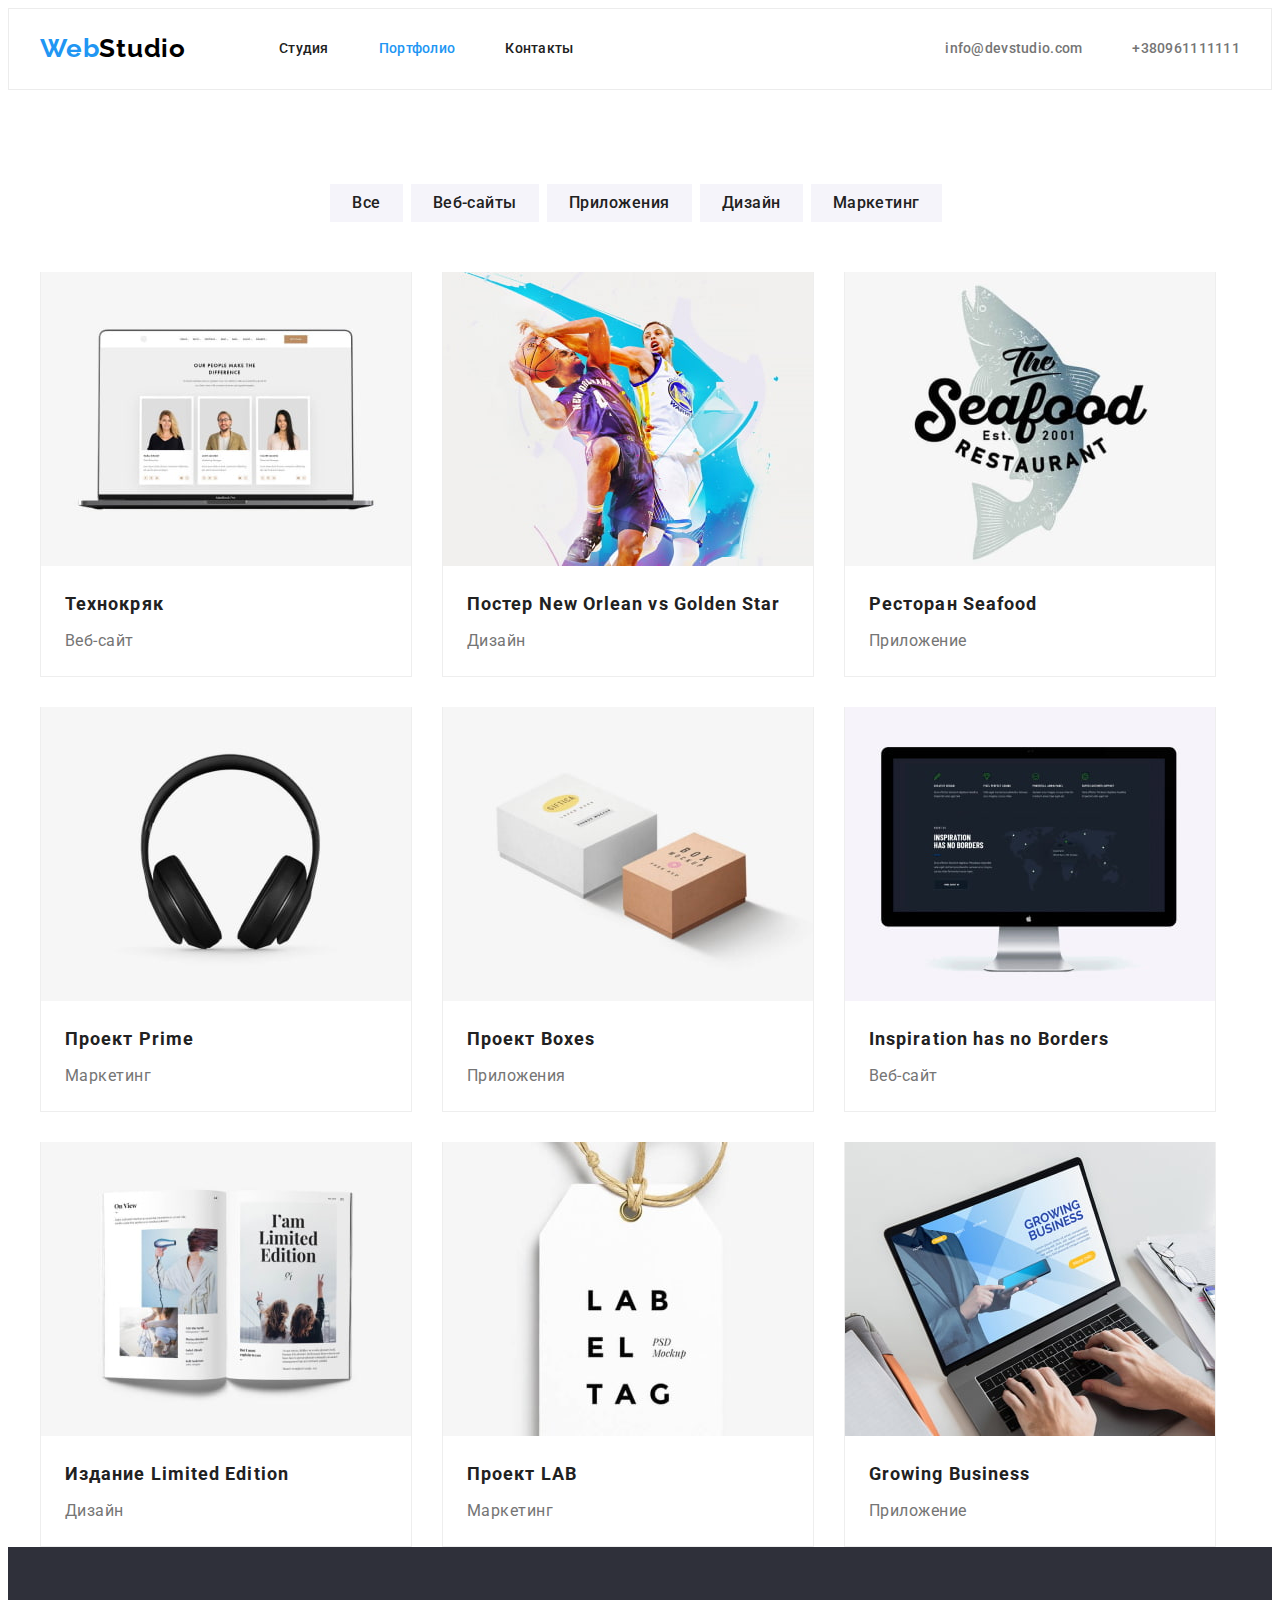
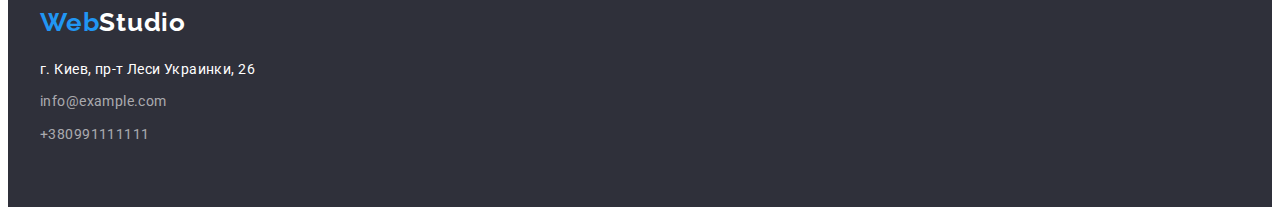
==== portfolio.html @ bd2aa63e "fix" ====
<!DOCTYPE html>
<html lang="en">
<head>
    <meta charset="UTF-8">
    <meta http-equiv="X-UA-Compatible" content="IE=edge">
    <meta name="viewport" content="width=device-width, initial-scale=1.0">
    <title>Портфолио</title>
    <link rel="stylesheet" href="https://cdnjs.cloudflare.com/ajax/libs/modern-normalize/1.1.0/modern-normalize.min.css"
        integrity="sha512-wpPYUAdjBVSE4KJnH1VR1HeZfpl1ub8YT/NKx4PuQ5NmX2tKuGu6U/JRp5y+Y8XG2tV+wKQpNHVUX03MfMFn9Q=="
        crossorigin="anonymous" referrerpolicy="no-referrer" />
    <!-- Fonts -->
    <link
        href="https://fonts.googleapis.com/css2?family=Oleo+Script&family=Raleway:wght@700&family=Roboto:wght@400;500;700;900&display=swap"
        rel="stylesheet"
        />
    <!-- CSS -->
    <link rel="stylesheet" href="./css/styles.css">
</head>
<body>

<!-- main header -->
<header class="portfolio-header">
<div class="container">
    <nav class="nav-flex">
        <!-- main logo -->
        <a class="studio link" href=""><span class="web link">Web</span>Studio</a>
        <!-- main list -->
    
        <ul class="site-nav list">
            <li class="item"><a class="header-link link" href="./index.html">Студия</a></li>
            <li class="item"><a class="header-link current link" href="./portfolio.html">Портфолио</a></li>
            <li class="item"><a class="header-link link" href="">Контакты</a></li>
        </ul>
        <!-- main gmail and number -->
        <ul class="auth-nav list">
            <li class="item"><a class="header-number-link link" href="mailto:info@devstudio.com">info@devstudio.com</a></li>
            <li class="item"><a class="header-number-link link" href="tel:+380961111111">+380961111111</a></li>
        </ul>
    </nav>
</div>
</header>

<!-- main -->
<main class="main">
    <section class="button-section">
        <h1 class="visually-hidden">portfolio</h1>
        <!-- Buttons -->
        <div class="container">
            <ul class="list">
                <li class="item">
                    <button class="filter-button">Все</button>
                </li>
                <li class="item">
                    <button class="filter-button">Веб-сайты</button>
                </li>
                <li class="item">
                    <button class="filter-button">Приложения</button>
                </li>
                <li class="item">
                    <button class="filter-button">Дизайн</button>
                </li>
                <li class="item">
                    <button class="filter-button">Маркетинг</button>
                </li>
            </ul>
        </div>
    </section>
        <!-- Job -->
        <section>
        <div class="container">
            <ul class="job-list list">
            
                <li class="job-item">
                    <img width="370" src="./image/box-1.jpg" alt="" />
                    <div class="job-sites">
                    <h2 class="job">Технокряк</h2>
                    <p class="sites">Веб-сайт</p>
                    </div>
                </li>
            
                <li class="job-item">
                    <img width="370" src="./image/box-2.jpg" alt="" />
                    <div class="job-sites">
                    <h2 class="job">Постер New Orlean vs Golden Star</h2>
                    <p class="sites">Дизайн</p>
                    </div>
                </li>
            
                <li class="job-item">
                    <img width="370" src="./image/box-3.jpg" alt="" />
                    <div class="job-sites">
                    <h2 class="job">Ресторан Seafood</h2>
                    <p class="sites">Приложение</p>
                    </div>
                </li>
            
                <li class="job-item">
                    <img width="370" src="./image/box-4.jpg" alt="" />
                    <div class="job-sites">
                    <h2 class="job">Проект Prime</h2>
                    <p class="sites">Маркетинг</p>
                    </div>
                </li>
            
                <li class="job-item">
                    <img width="370" src="./image/box-5.jpg" alt="" />
                    <div class="job-sites">
                    <h2 class="job">Проект Boxes</h2>
                    <p class="sites">Приложения</p>
                    </div>
                </li>
            
                <li class="job-item">
                    <img width="370" src="./image/box-6.jpg" alt="" />
                    <div class="job-sites">
                    <h2 class="job">Inspiration has no Borders</h2>
                    <p class="sites">Веб-сайт</p>
                    </div>
                </li>
            
                <li class="job-item">
                    <img width="370" src="./image/box-7.jpg" alt="" />
                    <div class="job-sites">
                    <h2 class="job">Издание Limited Edition</h2>
                    <p class="sites">Дизайн</p>
                    </div>
                </li>
            
                <li class="job-item">
                    <img width="370" src="./image/box-8.jpg" alt="" />
                    <div class="job-sites">
                    <h2 class="job">Проект LAB</h2>
                    <p class="sites">Маркетинг</p>
                    </div>
                </li>
            
                <li class="job-item">
                    <img width="370" src="./image/box-9.jpg" alt="" />
                    <div class="job-sites">
                    <h2 class="job">Growing Business</h2>
                    <p class="sites">Приложение</p>
                    </div>
                </li>
            </ul>
        </div>
        </section>
</main>

<!-- footer -->
<footer class="footer">
<div class="container">
    <a class="studio-footer link" href=""><span class="web-footer link">Web</span>Studio</a>

    <address class="footer-address">

        <ul class="address-list list">

            <li class="item">
                <a class="maps link" href="https://goo.gl/maps/gABfswNxDDoZ95Qf6" target="_blank" rel="nofollow">г.
                    Киев,
                    пр-т Леси Украинки, 26</a>
            </li>

            <li class="item">
                <a class="footer-number-link link" href="mailto:info@devstudio.com">info@example.com</a>
            </li>

            <li class="item">
                <a class="footer-number-link link" href="tel:+380961111111">+380991111111</a>
            </li>
        </ul>
    </address>
</div>
</footer>

</body>
</html>
---- css/styles.css ----
:root{
 --primary-text-color:  #212121;
 --title-text-color:  #757575;
 --accent-color:  #2196F3;
 --button-color:  #F5F4FA;
 --blackcolor: #000000;
 --whitecolor: #ffffff;
 --2Acolor: #2F303A;
}
body{
    font-family: 'Roboto', sans-serif;
    color: var(--blackcolor);
    background-color: var(--whitecolor);
    font-size: 14px;
    letter-spacing: 0.03em;
}
address {
    font-style: normal;
}
h1,
h2,
h3,
h4,
h5,
h6,
p {
    margin: 0;
}
img {
    display: block;
    max-width: 100%;
    height: auto;
}
/* ***************** */
.container {
    width: 1200px;
    padding-left: 15px;
    padding-right: 15px;
    margin-right: auto;
    margin-left: auto;
}
.list{
    list-style: none;
    padding-left: 0;
    margin: 0;
}
.link{
    text-decoration: none;
}
.visually-hidden {
    position: absolute;
    width: 1px;
    height: 1px;
    margin: -1px;
    border: 0;
    padding: 0;
    white-space: nowrap;
    clip-path: inset(100%);
    clip: rect(0 0 0 0);
    overflow: hidden;
}
/* --------------------------Button--------------------------------- */
.site-nav .header-link{
    color: var(--primary-text-color);
    display: block;
}
.site-nav .header-link:hover,
.site-nav .header-link:focus{
    color: var(--accent-color);
}
.site-nav .header-link.current{
    color: var(--accent-color);
}

.header-number-link{
    font-weight: 500;
    font-size: 14px;
    line-height: 1.14;
    letter-spacing: 0.02em;    
    color: var(--title-text-color);
}
.header-number-link:hover,
.header-number-link:focus{
    color: var(--accent-color);
}
/* -----------------------------portfolio-header------------------------------ */
.portfolio-header{
    border: 1px solid #ECECEC
}
/* ------------------------------------------------------index main------------------------------------------------- */



.web {
    padding-top: 24px;
    padding-bottom: 25px;
    font-family: 'Raleway';
    font-style: normal;
    font-weight: 700;
    font-size: 26px;
    line-height: 1.19;
    letter-spacing: 0.03em;
    color: var(--accent-color);
}

.studio{
    padding-top: 24px;
    padding-bottom: 25px;
    font-family: 'Raleway';
    font-style: normal;
    font-weight: 700;
    font-size: 26px;
    line-height: 1.19;
    letter-spacing: 0.03em;
    color: var(--blackcolor);
}

/* all nav */
.nav-flex{
    display: flex;
    align-items: center;

}
/* ----------site nav---------- */
.site-nav {
    display: flex;
    margin-left: 93px;
    font-weight: 500;
    font-size: 14px;
    line-height: 1.14;
    letter-spacing: 0.02em;
}
.site-nav .item+.item {
    margin-left: 50px;
}

/* --------auth nav--------- */
.auth-nav{
    display: flex;
    margin-left: auto;
}
.auth-nav .item+.item {
    margin-left: 50px;
}
/* ------------------------------------------------------HERO------------------------------------------- */
.hero{
    background-color: var(--2Acolor);
    padding-top: 200px;
    padding-bottom: 200px;
    text-align: center;
}
.decision {
    width: 696px;
    text-align: center;
    font-weight: 900;
    font-size: 44px;
    line-height: 1.36;
    letter-spacing: 0.06em;
    text-transform: uppercase;
    color: var(--whitecolor);
    margin: 0 auto;
}
.services-button {
    display: inline-block;

    font-family: 'Roboto', sans-serif;
    background-color: var(--accent-color);
    font-weight: 700;
    font-size: 16px;
    line-height: 1.87;
    letter-spacing: 0.06em;
    color: var(--whitecolor);

    margin-top: 30px;
    padding: 10px 32px;
    border: none;
    box-shadow: 0px 4px 4px rgba(0, 0, 0, 0.15);
    border-radius: 4px;
}

.services-button:hover,
.services-button:focus {
    background-color: #188CE8;
    color: var(--whitecolor);
}
/* ----------section work---------- */
.menu{
    padding: 94px 0;
}
.work-exp{
display: flex;
}
.work-exp .item + .item{
    margin-left: 30px;
}
.h3-Benefits {
    font-weight: 700;
    font-size: 14px;
    line-height: 1.14;
    letter-spacing: 0.03em;
    text-transform: uppercase;
    margin-bottom: 10px;
}
.p-Benefits {
    font-size: 14px;
    line-height: 1.71;
    letter-spacing: 0.03em;
    color: var(--title-text-color);
}
/* -----------our-job-------------- */
.our-job{
    padding-bottom: 94px;
}
.work {
    font-size: 36px;
    line-height: 1.16;
    letter-spacing: 0.03em;
    color: var(--primary-text-color);
    margin-bottom: 50px;
    text-align: center;
}

.our-work{
    display: flex;
}
.our-work .item + .item{
    margin-left: 30px;
    
}
.button-menu-p{
    margin-bottom: 34px;
}
/* ----------------team block------------------ */
.team-block {
    background-color: var(--button-color);
    padding: 94px 0;
}
.team{
    margin-bottom: 50px;
    font-size: 36px;
    text-align: center;
    line-height: 1.16;
    letter-spacing: 0.03em;
    color: var(--primary-text-color);
    
}

.tema-list{
display: flex;
}
.tema-list .item + .item{
    margin-left: 30px;
}
.tema-list .item{
    background-color: var(--whitecolor);
    box-shadow: 0px 1px 3px rgba(0, 0, 0, 0.12), 0px 1px 1px rgba(0, 0, 0, 0.14), 0px 2px 1px rgba(0, 0, 0, 0.2);
    border-radius: 0px 0px 4px 4px;
}
.name-position{
    margin: 30px auto;
}
.name-team{
    margin-bottom: 10px;
    text-align: center;
    font-weight: 500;
    font-size: 16px;
    line-height: 1.18;
    letter-spacing: 0.03em;   
    color: var(--primary-text-color);
}
.position{
    text-align: center;
    font-size: 16px;
    line-height: 1.18;
    letter-spacing: 0.03em;
    color: var(--title-text-color);
}
/* -----------footer---------- */

.web-footer {
    font-family: 'Raleway';
    font-style: normal;
    font-weight: 700;
    font-size: 26px;
    line-height: 1.19;
    letter-spacing: 0.03em;
    color: var(--accent-color);
}
.studio-footer {
    font-family: 'Raleway';
    font-style: normal;
    font-weight: 700;
    font-size: 26px;
    line-height: 1,
        19;
    letter-spacing: 0.03em;
    color: var(--whitecolor);
}
.footer-address{
    margin-top: 20px;
}
.address-list .item{
    margin-bottom: 9px;
}
.address-list .item:last-child{
    margin-bottom: 0;
}
.maps{
    font-weight: 400;
    font-size: 14px;
    line-height: 1.71;
    letter-spacing: 0.03em;
    color: var(--whitecolor);
}
.maps:hover,
.maps:focus{
    color: var(--accent-color);
}
.footer-number-link {
    font-weight: 400;
    font-size: 14px;
    line-height: 1.71;
    letter-spacing: 0.03em;
    color: rgba(255, 255, 255, 0.6);
}
.footer-number-link:hover,
.footer-number-link:focus {
    color: var(--accent-color);
}
.footer {
    padding: 60px 0;
    background-color: var(--2Acolor);
}
/* ----------------------portfolio-------------- */

/* button--------------- */
.button-section{
    padding-top: 94px;
    margin-bottom: 50px;
}
.button-section .list{
    display: flex;
    justify-content: center;
}
.button-section .item{
    margin-right: 8px;
}

.filter-button {
    padding: 6px 22px;
    font-family: 'Roboto', sans-serif;
    font-weight: 500;
    font-size: 16px;
    line-height: 1.62;
    letter-spacing: 0.03em;
    background-color: var(--button-color);
    color: var(--primary-text-color);
    border: none;
}

.filter-button:focus {
    background-color: var(--button-color);
    color: var(--primary-text-color);
}

.filter-button:hover {
    background-color: var(--accent-color);
    color: var(--whitecolor);
}
/* --------job-list---------- */
.job-list{
    display: flex;
    flex-wrap: wrap;
}
.job-item{
    width: 370px;
    margin-right: 30px;
    margin-bottom: 30px;
    border: 1px solid #EEEEEE;
    border-top: none;
}
.job-item:nth-child(3n) {
    margin-right: 0px;
}
.job-item:nth-last-child(-n+3){
    margin-bottom: 0;
}
.job-sites{
    padding: 20px 24px;
   
}
.job{
    margin-bottom: 4px;
    font-weight: 700;
    font-size: 18px;
    line-height: 2;
    letter-spacing: 0.06em;   
    color: var(--primary-text-color);
}  
 .sites{
    font-size: 16px;
    line-height: 1.87;
    letter-spacing: 0.03em;
    color: var(--title-text-color);
 }
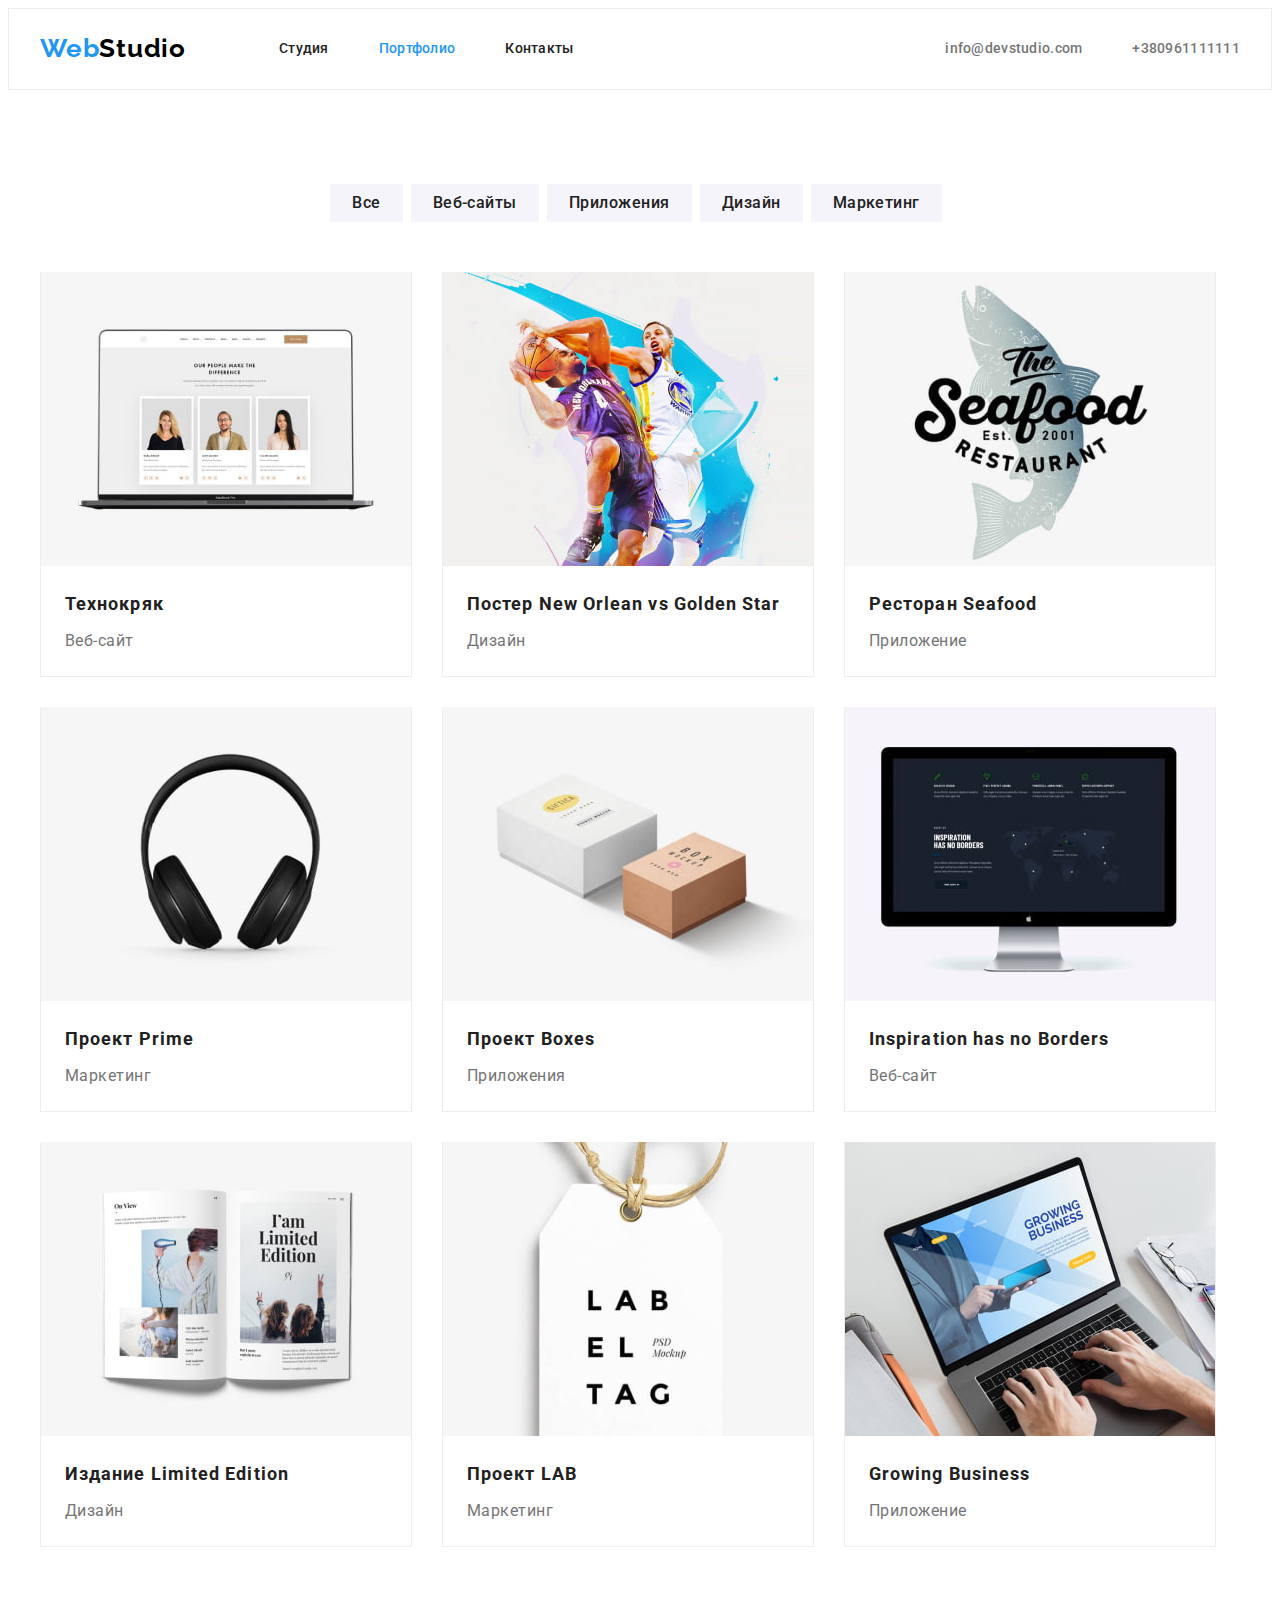
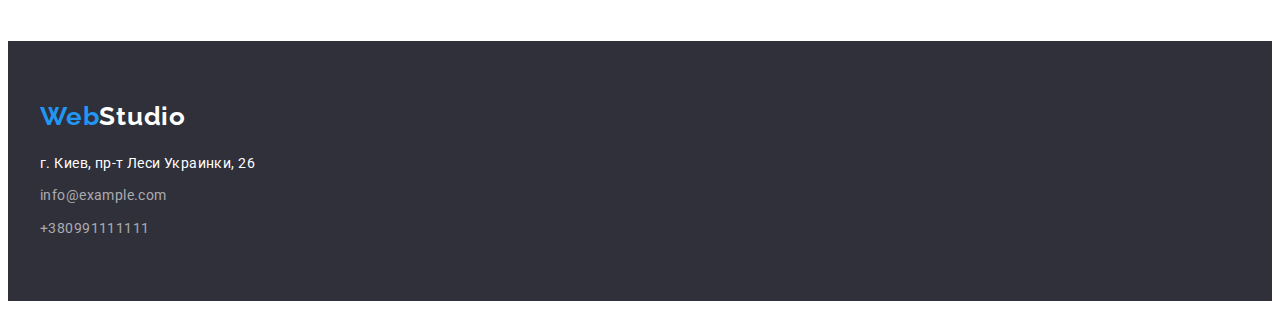
==== commit 232c5027: "fix" ====
--- a/portfolio.html
+++ b/portfolio.html
@@ -70,7 +70,7 @@
         <div class="container">
             <ul class="job-list list">
             
-                <li class="job-item">
+                <li class="job-item grid-item">
                     <img width="370" src="./image/box-1.jpg" alt="" />
                     <div class="job-sites">
                     <h2 class="job">Технокряк</h2>
@@ -78,7 +78,7 @@
                     </div>
                 </li>
             
-                <li class="job-item">
+                <li class="job-item grid-item">
                     <img width="370" src="./image/box-2.jpg" alt="" />
                     <div class="job-sites">
                     <h2 class="job">Постер New Orlean vs Golden Star</h2>
@@ -86,7 +86,7 @@
                     </div>
                 </li>
             
-                <li class="job-item">
+                <li class="job-item grid-item">
                     <img width="370" src="./image/box-3.jpg" alt="" />
                     <div class="job-sites">
                     <h2 class="job">Ресторан Seafood</h2>
@@ -94,7 +94,7 @@
                     </div>
                 </li>
             
-                <li class="job-item">
+                <li class="job-item grid-item">
                     <img width="370" src="./image/box-4.jpg" alt="" />
                     <div class="job-sites">
                     <h2 class="job">Проект Prime</h2>
@@ -102,7 +102,7 @@
                     </div>
                 </li>
             
-                <li class="job-item">
+                <li class="job-item grid-item">
                     <img width="370" src="./image/box-5.jpg" alt="" />
                     <div class="job-sites">
                     <h2 class="job">Проект Boxes</h2>
@@ -110,7 +110,7 @@
                     </div>
                 </li>
             
-                <li class="job-item">
+                <li class="job-item grid-item">
                     <img width="370" src="./image/box-6.jpg" alt="" />
                     <div class="job-sites">
                     <h2 class="job">Inspiration has no Borders</h2>
@@ -118,7 +118,7 @@
                     </div>
                 </li>
             
-                <li class="job-item">
+                <li class="job-item grid-item">
                     <img width="370" src="./image/box-7.jpg" alt="" />
                     <div class="job-sites">
                     <h2 class="job">Издание Limited Edition</h2>
@@ -126,7 +126,7 @@
                     </div>
                 </li>
             
-                <li class="job-item">
+                <li class="job-item grid-item">
                     <img width="370" src="./image/box-8.jpg" alt="" />
                     <div class="job-sites">
                     <h2 class="job">Проект LAB</h2>
@@ -134,7 +134,7 @@
                     </div>
                 </li>
             
-                <li class="job-item">
+                <li class="job-item grid-item">
                     <img width="370" src="./image/box-9.jpg" alt="" />
                     <div class="job-sites">
                     <h2 class="job">Growing Business</h2>
--- a/css/styles.css
+++ b/css/styles.css
@@ -6,6 +6,9 @@
  --blackcolor: #000000;
  --whitecolor: #ffffff;
  --2Acolor: #2F303A;
+
+ --items: 1;
+ --indent: 30px;
 }
 body{
     font-family: 'Roboto', sans-serif;
@@ -188,11 +191,12 @@
     padding: 94px 0;
 }
 .work-exp{
-display: flex;
-}
-.work-exp .item + .item{
+    display: flex;
+    gap: var(--indent);
+}
+/* .work-exp .item + .item{
     margin-left: 30px;
-}
+} */
 .h3-Benefits {
     font-weight: 700;
     font-size: 14px;
@@ -222,10 +226,7 @@
 
 .our-work{
     display: flex;
-}
-.our-work .item + .item{
-    margin-left: 30px;
-    
+    gap: var(--indent);
 }
 .button-menu-p{
     margin-bottom: 34px;
@@ -246,11 +247,12 @@
 }
 
 .tema-list{
-display: flex;
-}
-.tema-list .item + .item{
+    display: flex;
+    gap: var(--indent);
+}
+/* .tema-list .item + .item{
     margin-left: 30px;
-}
+} */
 .tema-list .item{
     background-color: var(--whitecolor);
     box-shadow: 0px 1px 3px rgba(0, 0, 0, 0.12), 0px 1px 1px rgba(0, 0, 0, 0.14), 0px 2px 1px rgba(0, 0, 0, 0.2);
@@ -371,20 +373,18 @@
 .job-list{
     display: flex;
     flex-wrap: wrap;
+    padding-bottom: 94px;
+    gap: var(--indent);
 }
 .job-item{
     width: 370px;
-    margin-right: 30px;
-    margin-bottom: 30px;
     border: 1px solid #EEEEEE;
     border-top: none;
 }
-.job-item:nth-child(3n) {
-    margin-right: 0px;
-}
-.job-item:nth-last-child(-n+3){
-    margin-bottom: 0;
-}
+.grid-item{
+    flex-basis: calc((100% - var(--indent) * var(--items) - 1) / var(--items));
+}
+
 .job-sites{
     padding: 20px 24px;
    
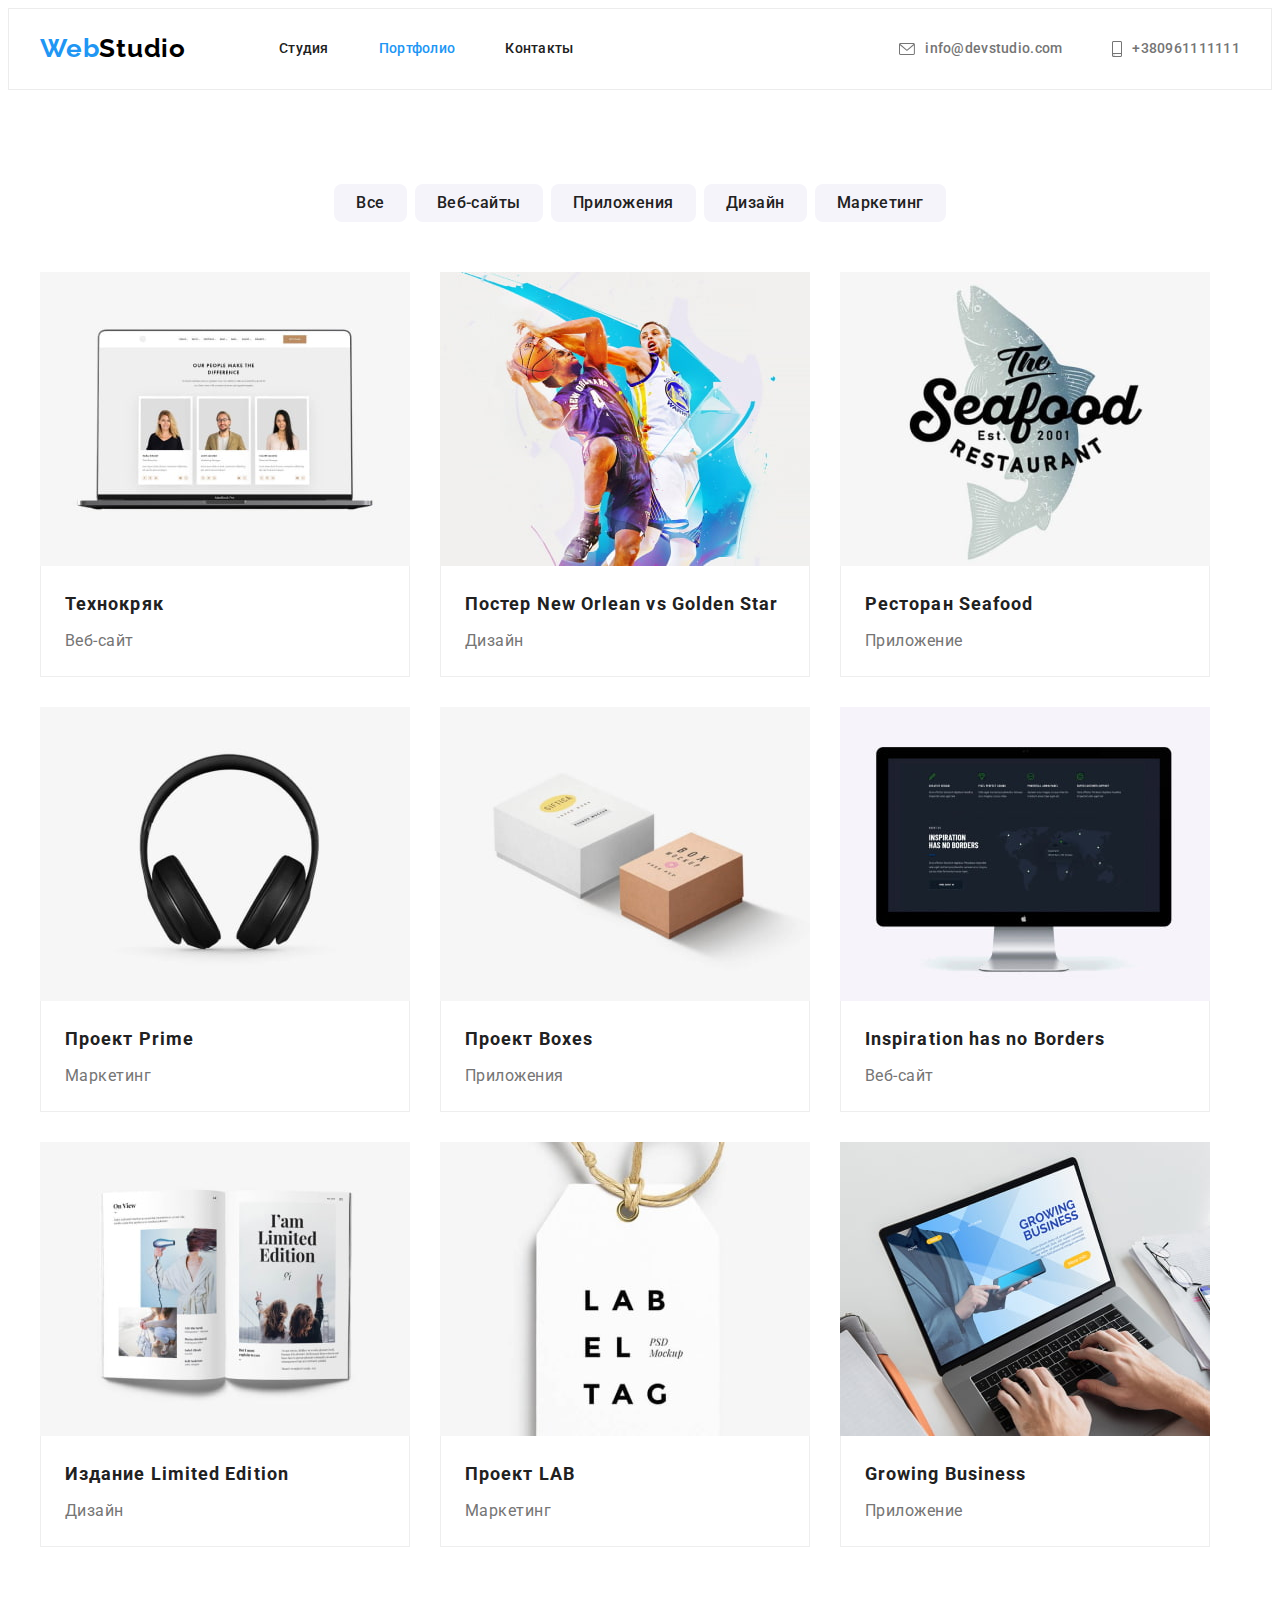
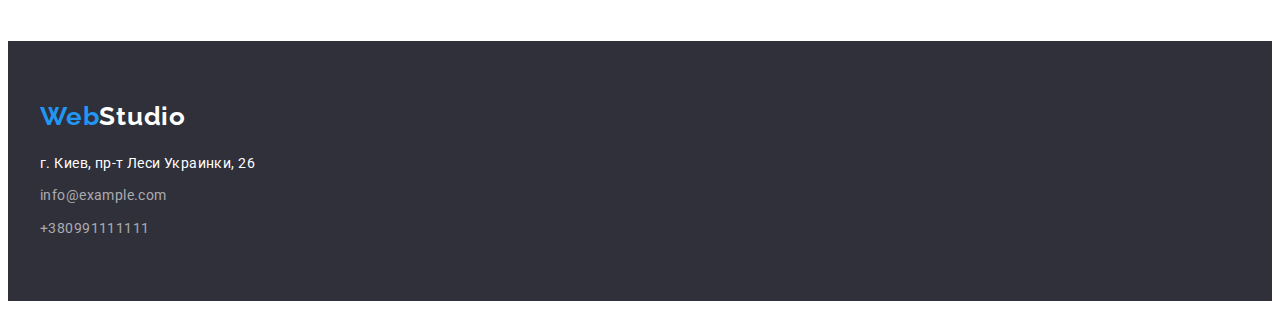
==== commit 11780a52: "fix" ====
--- a/portfolio.html
+++ b/portfolio.html
@@ -33,15 +33,23 @@
         </ul>
         <!-- main gmail and number -->
         <ul class="auth-nav list">
-            <li class="item"><a class="header-number-link link" href="mailto:info@devstudio.com">info@devstudio.com</a></li>
-            <li class="item"><a class="header-number-link link" href="tel:+380961111111">+380961111111</a></li>
+            <li class="item">
+                <a class="header-number-link link" href="mailto:info@devstudio.com"><svg class="num-email-icon" width="16" height="12">
+                    <use href="./image/icons.svg/sprite.svg#icon-envelope"></use>
+                </svg>info@devstudio.com</a>
+            </li>
+            <li class="item">
+                <a class="header-number-link link" href="tel:+380961111111"><svg class="num-email-icon" width="10" height="16">
+                    <use href="./image/icons.svg/sprite.svg#icon-smartphone"></use>
+                </svg>+380961111111</a>
+            </li>
         </ul>
     </nav>
 </div>
 </header>
 
 <!-- main -->
-<main class="main">
+<main>
     <section class="button-section">
         <h1 class="visually-hidden">portfolio</h1>
         <!-- Buttons -->
@@ -66,7 +74,7 @@
         </div>
     </section>
         <!-- Job -->
-        <section>
+        <section class="job-section">
         <div class="container">
             <ul class="job-list list">
             
--- a/css/styles.css
+++ b/css/styles.css
@@ -6,6 +6,7 @@
  --blackcolor: #000000;
  --whitecolor: #ffffff;
  --2Acolor: #2F303A;
+ --clients-logo: #AFB1B8;
 
  --items: 1;
  --indent: 30px;
@@ -62,30 +63,6 @@
     clip: rect(0 0 0 0);
     overflow: hidden;
 }
-/* --------------------------Button--------------------------------- */
-.site-nav .header-link{
-    color: var(--primary-text-color);
-    display: block;
-}
-.site-nav .header-link:hover,
-.site-nav .header-link:focus{
-    color: var(--accent-color);
-}
-.site-nav .header-link.current{
-    color: var(--accent-color);
-}
-
-.header-number-link{
-    font-weight: 500;
-    font-size: 14px;
-    line-height: 1.14;
-    letter-spacing: 0.02em;    
-    color: var(--title-text-color);
-}
-.header-number-link:hover,
-.header-number-link:focus{
-    color: var(--accent-color);
-}
 /* -----------------------------portfolio-header------------------------------ */
 .portfolio-header{
     border: 1px solid #ECECEC
@@ -122,7 +99,6 @@
 .nav-flex{
     display: flex;
     align-items: center;
-
 }
 /* ----------site nav---------- */
 .site-nav {
@@ -136,18 +112,55 @@
 .site-nav .item+.item {
     margin-left: 50px;
 }
+.site-nav .header-link{
+    color: var(--primary-text-color);
+    display: block;
+}
+.site-nav .header-link:hover,
+.site-nav .header-link:focus{
+    color: var(--accent-color);
+}
+.site-nav .header-link.current{
+    color: var(--accent-color);
+}
+
+
 
 /* --------auth nav--------- */
 .auth-nav{
     display: flex;
     margin-left: auto;
+    align-items: center;
 }
 .auth-nav .item+.item {
     margin-left: 50px;
 }
+.header-number-link{
+    display: flex;
+    align-items: center;
+    font-weight: 500;
+    font-size: 14px;
+    line-height: 1.14;
+    letter-spacing: 0.02em;    
+    color: var(--title-text-color);
+}
+.header-number-link:hover,
+.header-number-link:focus{
+    color: var(--accent-color);
+}
+.num-email-icon{
+    margin-right: 10px;
+    fill: currentColor;
+}
 /* ------------------------------------------------------HERO------------------------------------------- */
 .hero{
-    background-color: var(--2Acolor);
+    max-width: 1600px;
+    margin-left: auto;
+    margin-right: auto;
+    background-image: linear-gradient(to right,rgba(47, 48, 58, 0.4),rgba(47, 48, 58, 0.4)), url(../image/Img-hero.jpg);
+    background-repeat: no-repeat;
+    background-position: center;
+    background-size: cover;
     padding-top: 200px;
     padding-bottom: 200px;
     text-align: center;
@@ -194,9 +207,6 @@
     display: flex;
     gap: var(--indent);
 }
-/* .work-exp .item + .item{
-    margin-left: 30px;
-} */
 .h3-Benefits {
     font-weight: 700;
     font-size: 14px;
@@ -250,16 +260,14 @@
     display: flex;
     gap: var(--indent);
 }
-/* .tema-list .item + .item{
-    margin-left: 30px;
-} */
 .tema-list .item{
     background-color: var(--whitecolor);
     box-shadow: 0px 1px 3px rgba(0, 0, 0, 0.12), 0px 1px 1px rgba(0, 0, 0, 0.14), 0px 2px 1px rgba(0, 0, 0, 0.2);
     border-radius: 0px 0px 4px 4px;
 }
 .name-position{
-    margin: 30px auto;
+    padding-top: 30px;
+    padding-bottom: 30px;
 }
 .name-team{
     margin-bottom: 10px;
@@ -277,6 +285,22 @@
     letter-spacing: 0.03em;
     color: var(--title-text-color);
 }
+/* -----------clients block------------ */
+.clients-block{
+    padding: 94px 0;
+}
+.clients{
+    margin-bottom: 50px;
+    font-style: normal;
+    font-weight: 700;
+    font-size: 36px;
+    line-height: 1.16px;
+    text-align: center;
+    letter-spacing: 0.03em;
+    color: var(--primary-text-color);
+}
+
+
 /* -----------footer---------- */
 
 .web-footer {
@@ -346,6 +370,9 @@
 }
 .button-section .item{
     margin-right: 8px;
+}
+.button-section .item:last-child{
+    margin-right: 0px;
 }
 
 .filter-button {
@@ -358,6 +385,7 @@
     background-color: var(--button-color);
     color: var(--primary-text-color);
     border: none;
+    border-radius: 8px;
 }
 
 .filter-button:focus {
@@ -370,23 +398,25 @@
     color: var(--whitecolor);
 }
 /* --------job-list---------- */
+.job-section{
+    padding-bottom: 94px;
+}
 .job-list{
     display: flex;
     flex-wrap: wrap;
-    padding-bottom: 94px;
     gap: var(--indent);
 }
 .job-item{
     width: 370px;
+}
+.grid-item{
+    flex-basis: calc((100% - var(--indent) * var(--items) - 1) / var(--items));
+}
+
+.job-sites{
+    padding: 20px 24px;
     border: 1px solid #EEEEEE;
     border-top: none;
-}
-.grid-item{
-    flex-basis: calc((100% - var(--indent) * var(--items) - 1) / var(--items));
-}
-
-.job-sites{
-    padding: 20px 24px;
    
 }
 .job{
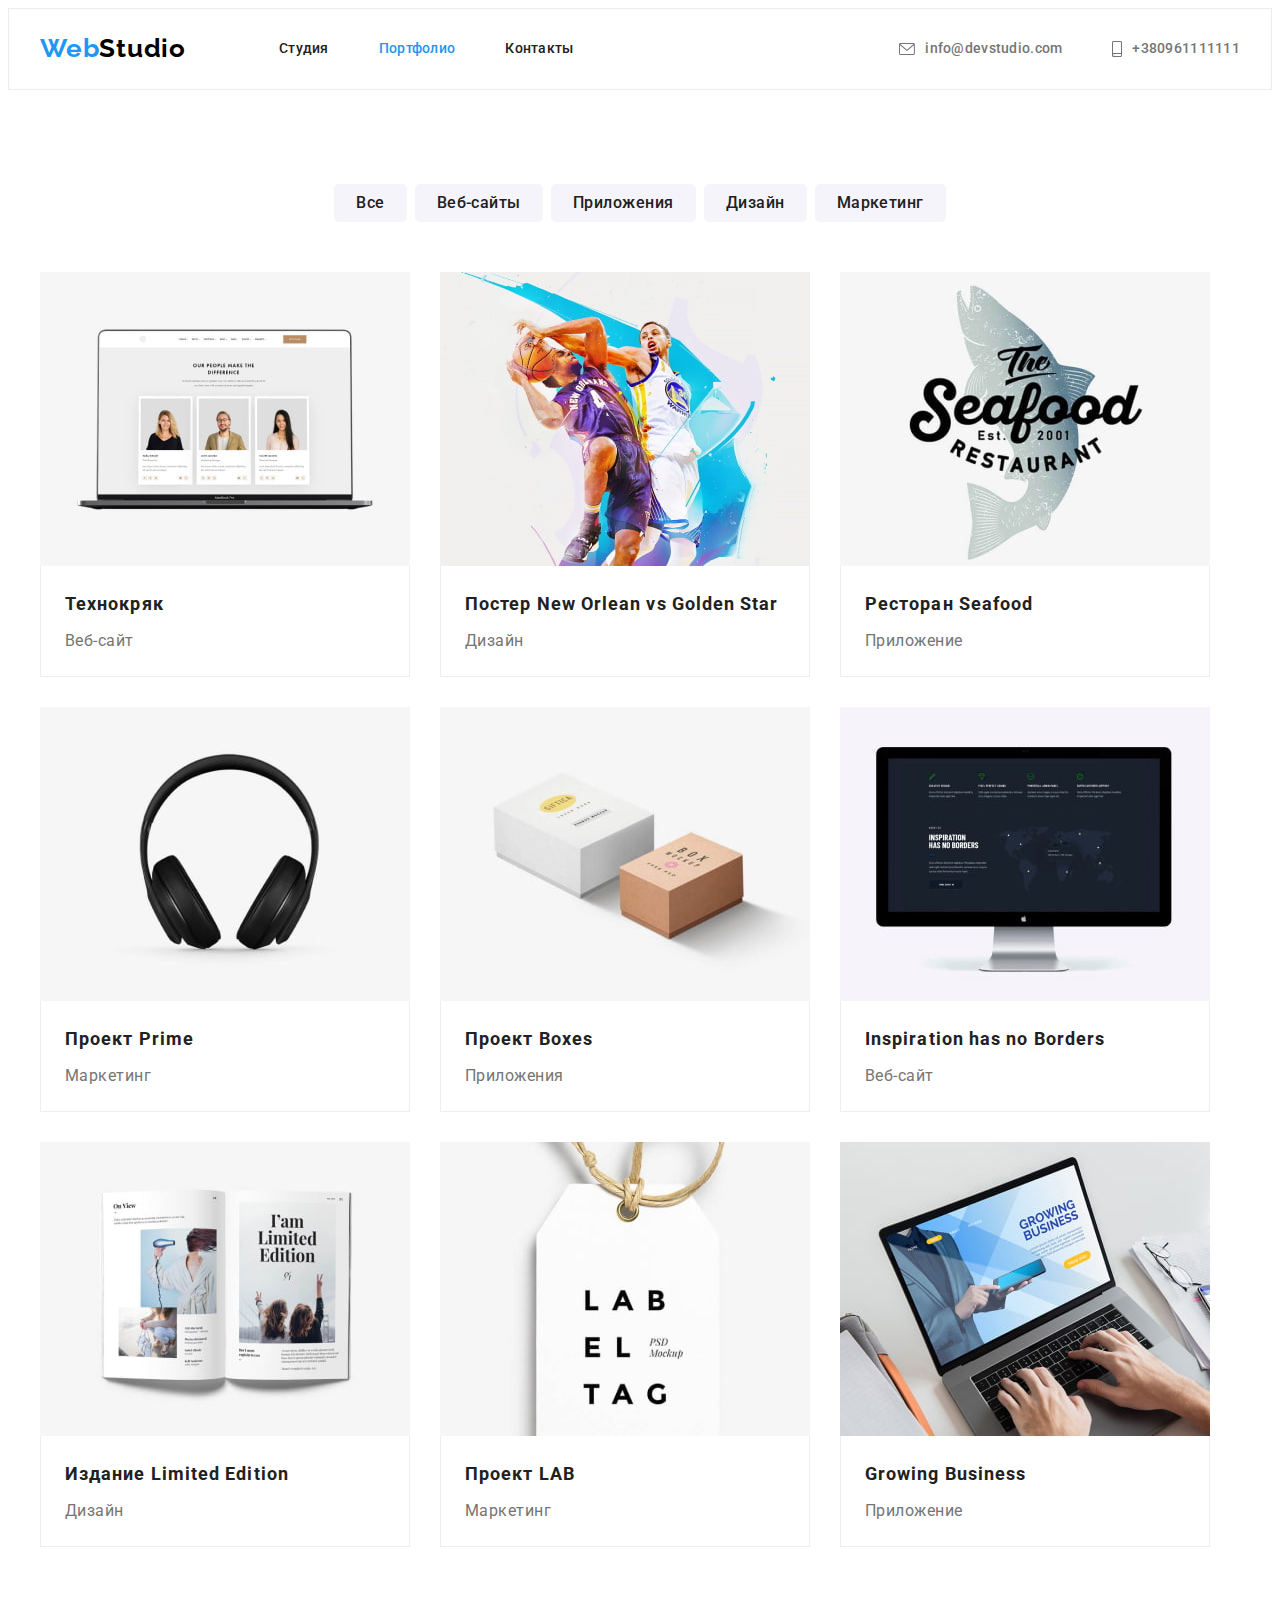
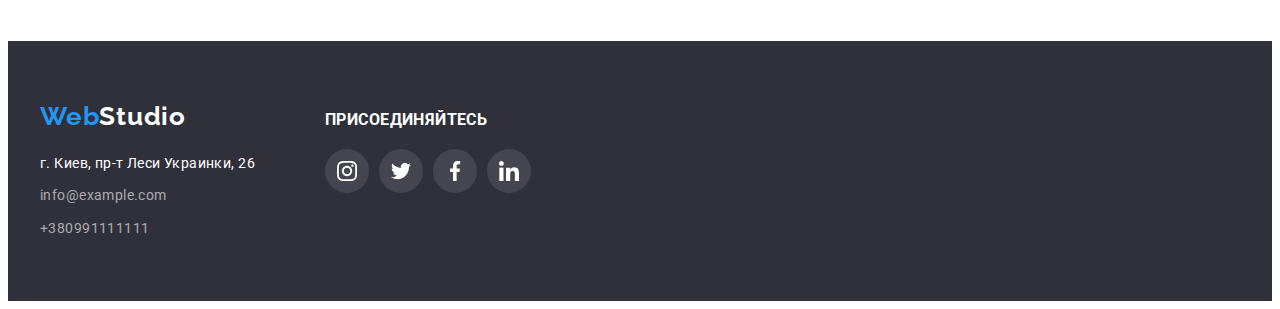
==== commit 65aefbde: "fix" ====
--- a/portfolio.html
+++ b/portfolio.html
@@ -50,10 +50,10 @@
 
 <!-- main -->
 <main>
-    <section class="button-section">
-        <h1 class="visually-hidden">portfolio</h1>
+    <section class="container">
+        <div class="button-section">
+            <h1 class="visually-hidden">portfolio</h1>
         <!-- Buttons -->
-        <div class="container">
             <ul class="list">
                 <li class="item">
                     <button class="filter-button">Все</button>
@@ -72,113 +72,173 @@
                 </li>
             </ul>
         </div>
+        <!-- Job -->
+        <div class="job-section">
+            <ul class="job-list list">
+
+                <a class="shadow-hover">
+                    <li class="job-item grid-item">
+                        <img width="370" src="./image/box-1.jpg" alt="" />
+                        <div class="job-sites">
+                        <h2 class="job">Технокряк</h2>
+                        <p class="sites">Веб-сайт</p>
+                        </div>
+                    </li>
+                </a>
+
+                <a class="shadow-hover">
+                    <li class="job-item grid-item">
+                        <img width="370" src="./image/box-2.jpg" alt="" />
+                        <div class="job-sites">
+                        <h2 class="job">Постер New Orlean vs Golden Star</h2>
+                        <p class="sites">Дизайн</p>
+                        </div>
+                    </li>
+                </a>
+
+                <a class="shadow-hover">
+                    <li class="job-item grid-item">
+                        <img width="370" src="./image/box-3.jpg" alt="" />
+                        <div class="job-sites">
+                        <h2 class="job">Ресторан Seafood</h2>
+                        <p class="sites">Приложение</p>
+                        </div>
+                    </li>
+                </a>
+            
+                <a class="shadow-hover">
+                    <li class="job-item grid-item">
+                        <img width="370" src="./image/box-4.jpg" alt="" />
+                        <div class="job-sites">
+                        <h2 class="job">Проект Prime</h2>
+                        <p class="sites">Маркетинг</p>
+                        </div>
+                    </li>
+                </a>
+
+                <a class="shadow-hover">
+                    <li class="job-item grid-item">
+                        <img width="370" src="./image/box-5.jpg" alt="" />
+                        <div class="job-sites">
+                        <h2 class="job">Проект Boxes</h2>
+                        <p class="sites">Приложения</p>
+                        </div>
+                    </li>
+                </a>
+
+                <a class="shadow-hover">
+                    <li class="job-item grid-item">
+                        <img width="370" src="./image/box-6.jpg" alt="" />
+                        <div class="job-sites">
+                        <h2 class="job">Inspiration has no Borders</h2>
+                        <p class="sites">Веб-сайт</p>
+                        </div>
+                    </li>
+                </a>
+
+                <a class="shadow-hover">
+                    <li class="job-item grid-item">
+                        <img width="370" src="./image/box-7.jpg" alt="" />
+                        <div class="job-sites">
+                        <h2 class="job">Издание Limited Edition</h2>
+                        <p class="sites">Дизайн</p>
+                        </div>
+                    </li>
+                </a>
+
+                <a class="shadow-hover">
+                    <li class="job-item grid-item">
+                        <img width="370" src="./image/box-8.jpg" alt="" />
+                        <div class="job-sites">
+                        <h2 class="job">Проект LAB</h2>
+                        <p class="sites">Маркетинг</p>
+                        </div>
+                    </li>
+                </a>
+
+                <a class="shadow-hover">
+                    <li class="job-item grid-item">
+                        <img width="370" src="./image/box-9.jpg" alt="" />
+                        <div class="job-sites">
+                        <h2 class="job">Growing Business</h2>
+                        <p class="sites">Приложение</p>
+                        </div>
+                    </li>
+                </a>
+                   
+            </ul>
+        </div>
     </section>
-        <!-- Job -->
-        <section class="job-section">
-        <div class="container">
-            <ul class="job-list list">
-            
-                <li class="job-item grid-item">
-                    <img width="370" src="./image/box-1.jpg" alt="" />
-                    <div class="job-sites">
-                    <h2 class="job">Технокряк</h2>
-                    <p class="sites">Веб-сайт</p>
-                    </div>
-                </li>
-            
-                <li class="job-item grid-item">
-                    <img width="370" src="./image/box-2.jpg" alt="" />
-                    <div class="job-sites">
-                    <h2 class="job">Постер New Orlean vs Golden Star</h2>
-                    <p class="sites">Дизайн</p>
-                    </div>
-                </li>
-            
-                <li class="job-item grid-item">
-                    <img width="370" src="./image/box-3.jpg" alt="" />
-                    <div class="job-sites">
-                    <h2 class="job">Ресторан Seafood</h2>
-                    <p class="sites">Приложение</p>
-                    </div>
-                </li>
-            
-                <li class="job-item grid-item">
-                    <img width="370" src="./image/box-4.jpg" alt="" />
-                    <div class="job-sites">
-                    <h2 class="job">Проект Prime</h2>
-                    <p class="sites">Маркетинг</p>
-                    </div>
-                </li>
-            
-                <li class="job-item grid-item">
-                    <img width="370" src="./image/box-5.jpg" alt="" />
-                    <div class="job-sites">
-                    <h2 class="job">Проект Boxes</h2>
-                    <p class="sites">Приложения</p>
-                    </div>
-                </li>
-            
-                <li class="job-item grid-item">
-                    <img width="370" src="./image/box-6.jpg" alt="" />
-                    <div class="job-sites">
-                    <h2 class="job">Inspiration has no Borders</h2>
-                    <p class="sites">Веб-сайт</p>
-                    </div>
-                </li>
-            
-                <li class="job-item grid-item">
-                    <img width="370" src="./image/box-7.jpg" alt="" />
-                    <div class="job-sites">
-                    <h2 class="job">Издание Limited Edition</h2>
-                    <p class="sites">Дизайн</p>
-                    </div>
-                </li>
-            
-                <li class="job-item grid-item">
-                    <img width="370" src="./image/box-8.jpg" alt="" />
-                    <div class="job-sites">
-                    <h2 class="job">Проект LAB</h2>
-                    <p class="sites">Маркетинг</p>
-                    </div>
-                </li>
-            
-                <li class="job-item grid-item">
-                    <img width="370" src="./image/box-9.jpg" alt="" />
-                    <div class="job-sites">
-                    <h2 class="job">Growing Business</h2>
-                    <p class="sites">Приложение</p>
-                    </div>
-                </li>
-            </ul>
-        </div>
-        </section>
 </main>
 
 <!-- footer -->
 <footer class="footer">
-<div class="container">
-    <a class="studio-footer link" href=""><span class="web-footer link">Web</span>Studio</a>
-
-    <address class="footer-address">
-
-        <ul class="address-list list">
-
-            <li class="item">
-                <a class="maps link" href="https://goo.gl/maps/gABfswNxDDoZ95Qf6" target="_blank" rel="nofollow">г.
-                    Киев,
-                    пр-т Леси Украинки, 26</a>
-            </li>
-
-            <li class="item">
-                <a class="footer-number-link link" href="mailto:info@devstudio.com">info@example.com</a>
-            </li>
-
-            <li class="item">
-                <a class="footer-number-link link" href="tel:+380961111111">+380991111111</a>
-            </li>
-        </ul>
-    </address>
-</div>
+    <section class="container flex">
+        <div class="div-item">
+            <a class="studio-footer link" href=""><span class="web-footer link">Web</span>Studio</a>
+            
+            <address class="footer-address">
+            
+                <ul class="address-list list">
+            
+                    <li class="item">
+                        <a class="maps link" href="https://goo.gl/maps/gABfswNxDDoZ95Qf6" target="_blank" rel="nofollow">г. Киев,
+                            пр-т Леси Украинки, 26</a>
+                    </li>
+            
+                    <li class="item">
+                        <a class="footer-number-link link" href="mailto:info@devstudio.com">info@example.com</a>
+                    </li>
+            
+                    <li class="item">
+                        <a class="footer-number-link link" href="tel:+380961111111">+380991111111</a>
+                    </li>
+                </ul>
+            </address>
+        </div>
+        <div class="div-item">
+            <h3 class="join">ПРИСОЕДИНЯЙТЕСЬ</h3>
+            <ul class="join-list list">
+
+                <li class="join-item">
+                    <a class="join-link link" href="" target="_blank" 
+                    aria-label="Instagram иконка">
+                    <svg class="join-icon" width="20" height="20">
+                        <use href="./image/icons.svg/sprite.svg#icon-instagram"></use>
+                    </svg>
+                    </a>
+                </li>
+
+                <li class="join-item">
+                    <a class="join-link link" href="" target="_blank" 
+                    aria-label="Twitter иконка">
+                    <svg class="join-icon" width="20" height="20">
+                        <use href="./image/icons.svg/sprite.svg#icon-twitter"></use>
+                    </svg>
+                    </a>
+                </li>
+
+                <li class="join-item">
+                    <a class="join-link link" href="" target="_blank" 
+                    aria-label="Facebook иконка">
+                    <svg class="join-icon" width="20" height="20">
+                        <use href="./image/icons.svg/sprite.svg#icon-facebook"></use>
+                    </svg>
+                    </a>
+                </li>
+
+                <li class="join-item">
+                    <a class="join-link link" href="" target="_blank" 
+                    aria-label="Linkedin иконка">
+                    <svg class="join-icon" width="20" height="20">
+                        <use href="./image/icons.svg/sprite.svg#icon-linkedin"></use>
+                    </svg>
+                    </a>
+                </li>
+                
+            </ul>
+        </div>
+</section>
 </footer>
 
 </body>
--- a/css/styles.css
+++ b/css/styles.css
@@ -155,8 +155,10 @@
 /* ------------------------------------------------------HERO------------------------------------------- */
 .hero{
     max-width: 1600px;
+    height: 600px;
     margin-left: auto;
     margin-right: auto;
+    background-color: var(--2Acolor);
     background-image: linear-gradient(to right,rgba(47, 48, 58, 0.4),rgba(47, 48, 58, 0.4)), url(../image/Img-hero.jpg);
     background-repeat: no-repeat;
     background-position: center;
@@ -207,6 +209,19 @@
     display: flex;
     gap: var(--indent);
 }
+.exp-link{
+    display: flex;
+    align-items: center;
+    justify-content: center;
+    margin-bottom: 30px;
+
+    width: 270px;
+    height: 120px;
+
+    background-color: var(--button-color);
+    border-radius: 4px;
+}
+
 .h3-Benefits {
     font-weight: 700;
     font-size: 14px;
@@ -279,28 +294,77 @@
     color: var(--primary-text-color);
 }
 .position{
+    margin-bottom: 16px;
     text-align: center;
     font-size: 16px;
     line-height: 1.18;
     letter-spacing: 0.03em;
     color: var(--title-text-color);
+}
+/* --------------------icon clients-------------- */
+.socials{
+    display: flex;
+    justify-content: center;
+    gap: 10px;
+}
+.socials-link{
+    display: flex;
+    justify-content: center;
+    align-items: center;
+    width: 44px;
+    height: 44px;
+    background-color: var(--whitecolor);
+    border-radius: 50%;
+}
+.socials-link:hover,
+.socials-link:focus{
+    background-color: var(--accent-color);
+}
+.socials-icon{
+    fill: var(--clients-logo);
+}
+.socials-link:hover .socials-icon,
+.socials-link:focus .socials-icon{
+    fill: var(--whitecolor);
 }
 /* -----------clients block------------ */
 .clients-block{
     padding: 94px 0;
 }
+.our-clients{
+    margin-bottom: 50px;
+    font-style: normal;
+    font-weight: 700;
+    font-size: 36px;
+    text-align: center;
+    letter-spacing: 0.03em;
+    color: var(--primary-text-color);
+}
+/* -------logo-clients-------- */
 .clients{
-    margin-bottom: 50px;
-    font-style: normal;
-    font-weight: 700;
-    font-size: 36px;
-    line-height: 1.16px;
-    text-align: center;
-    letter-spacing: 0.03em;
-    color: var(--primary-text-color);
-}
-
-
+    display: flex;
+    gap: var(--indent);
+}
+.clients-link{
+    display: flex;
+    align-items: center;
+    justify-content: center;
+
+    width: 170px;
+    height: 92px;
+
+    border: 1px solid var(--clients-logo);
+    border-radius: 4px;
+}
+.clients-link:hover{
+    border-color: var(--accent-color);
+}
+.clients-icon{
+    fill: var(--clients-logo);
+}
+.clients-link:hover .clients-icon{
+    fill: var(--accent-color);
+}
 /* -----------footer---------- */
 
 .web-footer {
@@ -356,6 +420,52 @@
 .footer {
     padding: 60px 0;
     background-color: var(--2Acolor);
+}
+/* --------footer join--------- */
+.flex{
+    display: flex;
+    align-items: baseline;
+
+}
+.flex .div-item{
+    margin-right: 70px;
+}
+.flex .div-item:last-child{
+    margin-right: 0px;
+}
+.join{
+    align-items: center;
+    font-style: normal;
+    margin-bottom: 20px;
+    font-weight: 700;
+
+    color: var(--whitecolor);
+
+}
+.join-list{
+    display: flex;
+    justify-content: center;
+    gap: 10px;
+}
+.join-link{
+    display: flex;
+    justify-content: center;
+    align-items: center;
+    width: 44px;
+    height: 44px;
+    background-color: rgba(255, 255, 255, 0.1);;
+    border-radius: 50%;
+}
+.join-link:hover,
+.join-link:focus{
+    background-color: var(--accent-color);
+}
+.join-icon{
+    fill: var(--whitecolor);
+}
+.join-link:hover .socials-icon,
+.join-link:focus .socials-icon{
+    fill: var(--whitecolor);
 }
 /* ----------------------portfolio-------------- */
 
@@ -376,6 +486,7 @@
 }
 
 .filter-button {
+    cursor: pointer;
     padding: 6px 22px;
     font-family: 'Roboto', sans-serif;
     font-weight: 500;
@@ -385,19 +496,24 @@
     background-color: var(--button-color);
     color: var(--primary-text-color);
     border: none;
-    border-radius: 8px;
-}
-
+    border-radius: 5px;
+}
+
+.filter-button:hover,
 .filter-button:focus {
-    background-color: var(--button-color);
-    color: var(--primary-text-color);
-}
-
-.filter-button:hover {
     background-color: var(--accent-color);
     color: var(--whitecolor);
+    box-shadow: 0px 3px 1px rgba(0, 0, 0, 0.1), 
+    0px 1px 2px rgba(0, 0, 0, 0.08), 
+    0px 2px 2px rgba(0, 0, 0, 0.12);
 }
 /* --------job-list---------- */
+.shadow-hover:hover,
+.shadow-hover:focus{
+    box-shadow: 0px 1px 1px rgba(0, 0, 0, 0.12), 
+    0px 4px 4px rgba(0, 0, 0, 0.06), 
+    1px 4px 6px rgba(0, 0, 0, 0.16);
+}
 .job-section{
     padding-bottom: 94px;
 }
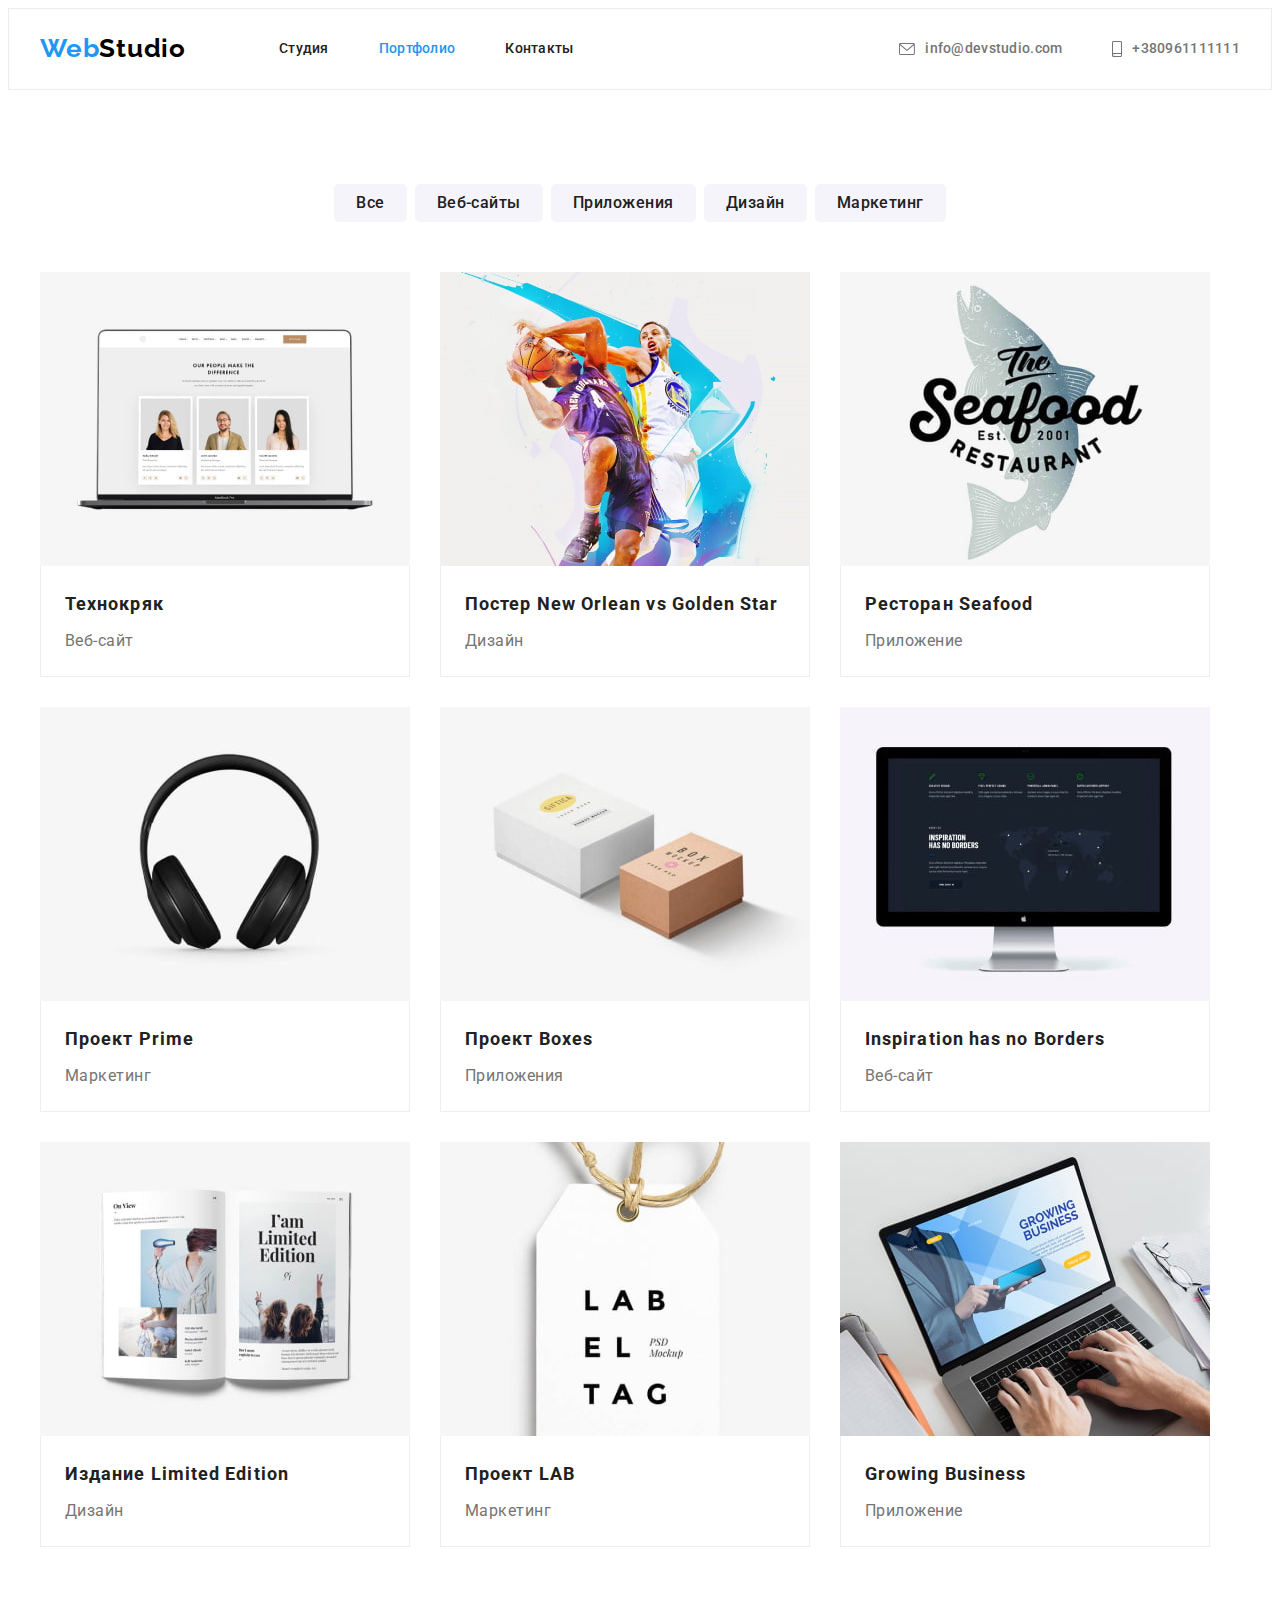
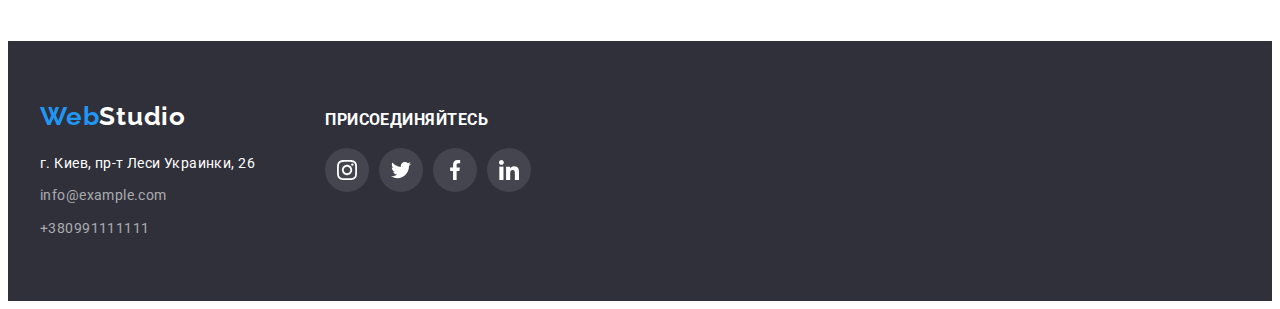
==== commit 5bb49ddd: "fix" ====
--- a/portfolio.html
+++ b/portfolio.html
@@ -50,123 +50,125 @@
 
 <!-- main -->
 <main>
-    <section class="container">
-        <div class="button-section">
-            <h1 class="visually-hidden">portfolio</h1>
-        <!-- Buttons -->
-            <ul class="list">
-                <li class="item">
-                    <button class="filter-button">Все</button>
-                </li>
-                <li class="item">
-                    <button class="filter-button">Веб-сайты</button>
-                </li>
-                <li class="item">
-                    <button class="filter-button">Приложения</button>
-                </li>
-                <li class="item">
-                    <button class="filter-button">Дизайн</button>
-                </li>
-                <li class="item">
-                    <button class="filter-button">Маркетинг</button>
-                </li>
-            </ul>
-        </div>
-        <!-- Job -->
-        <div class="job-section">
-            <ul class="job-list list">
-
-                <a class="shadow-hover">
-                    <li class="job-item grid-item">
-                        <img width="370" src="./image/box-1.jpg" alt="" />
-                        <div class="job-sites">
-                        <h2 class="job">Технокряк</h2>
-                        <p class="sites">Веб-сайт</p>
-                        </div>
-                    </li>
-                </a>
-
-                <a class="shadow-hover">
-                    <li class="job-item grid-item">
-                        <img width="370" src="./image/box-2.jpg" alt="" />
-                        <div class="job-sites">
-                        <h2 class="job">Постер New Orlean vs Golden Star</h2>
-                        <p class="sites">Дизайн</p>
-                        </div>
-                    </li>
-                </a>
-
-                <a class="shadow-hover">
-                    <li class="job-item grid-item">
-                        <img width="370" src="./image/box-3.jpg" alt="" />
-                        <div class="job-sites">
-                        <h2 class="job">Ресторан Seafood</h2>
-                        <p class="sites">Приложение</p>
-                        </div>
-                    </li>
-                </a>
-            
-                <a class="shadow-hover">
-                    <li class="job-item grid-item">
-                        <img width="370" src="./image/box-4.jpg" alt="" />
-                        <div class="job-sites">
-                        <h2 class="job">Проект Prime</h2>
-                        <p class="sites">Маркетинг</p>
-                        </div>
-                    </li>
-                </a>
-
-                <a class="shadow-hover">
-                    <li class="job-item grid-item">
-                        <img width="370" src="./image/box-5.jpg" alt="" />
-                        <div class="job-sites">
-                        <h2 class="job">Проект Boxes</h2>
-                        <p class="sites">Приложения</p>
-                        </div>
-                    </li>
-                </a>
-
-                <a class="shadow-hover">
-                    <li class="job-item grid-item">
-                        <img width="370" src="./image/box-6.jpg" alt="" />
-                        <div class="job-sites">
-                        <h2 class="job">Inspiration has no Borders</h2>
-                        <p class="sites">Веб-сайт</p>
-                        </div>
-                    </li>
-                </a>
-
-                <a class="shadow-hover">
-                    <li class="job-item grid-item">
-                        <img width="370" src="./image/box-7.jpg" alt="" />
-                        <div class="job-sites">
-                        <h2 class="job">Издание Limited Edition</h2>
-                        <p class="sites">Дизайн</p>
-                        </div>
-                    </li>
-                </a>
-
-                <a class="shadow-hover">
-                    <li class="job-item grid-item">
-                        <img width="370" src="./image/box-8.jpg" alt="" />
-                        <div class="job-sites">
-                        <h2 class="job">Проект LAB</h2>
-                        <p class="sites">Маркетинг</p>
-                        </div>
-                    </li>
-                </a>
-
-                <a class="shadow-hover">
-                    <li class="job-item grid-item">
-                        <img width="370" src="./image/box-9.jpg" alt="" />
-                        <div class="job-sites">
-                        <h2 class="job">Growing Business</h2>
-                        <p class="sites">Приложение</p>
-                        </div>
-                    </li>
-                </a>
-                   
-            </ul>
+    <section class="padding-section">
+        <div class="container">
+            <div class="button-section">
+                <h1 class="visually-hidden">portfolio</h1>
+            <!-- Buttons -->
+                <ul class="list">
+                    <li class="item">
+                        <button class="filter-button">Все</button>
+                    </li>
+                    <li class="item">
+                        <button class="filter-button">Веб-сайты</button>
+                    </li>
+                    <li class="item">
+                        <button class="filter-button">Приложения</button>
+                    </li>
+                    <li class="item">
+                        <button class="filter-button">Дизайн</button>
+                    </li>
+                    <li class="item">
+                        <button class="filter-button">Маркетинг</button>
+                    </li>
+                </ul>
+            </div>
+            <!-- Job -->
+            <div class="job-section">
+                <ul class="job-list list">
+
+                    <li class="job-item grid-item">
+                        <a class="shadow-hover">
+                            <img width="370" src="./image/box-1.jpg" alt="" />
+                            <div class="job-sites">
+                                <h2 class="job">Технокряк</h2>
+                                <p class="sites">Веб-сайт</p>
+                            </div>
+                        </a>
+                    </li>
+
+                    <li class="job-item grid-item">
+                        <a class="shadow-hover">
+                            <img width="370" src="./image/box-2.jpg" alt="" />
+                            <div class="job-sites">
+                                <h2 class="job">Постер New Orlean vs Golden Star</h2>
+                                <p class="sites">Дизайн</p>
+                            </div>
+                        </a>
+                    </li>
+
+                    <li class="job-item grid-item">
+                        <a class="shadow-hover">
+                            <img width="370" src="./image/box-3.jpg" alt="" />
+                            <div class="job-sites">
+                                <h2 class="job">Ресторан Seafood</h2>
+                                <p class="sites">Приложение</p>
+                            </div>
+                        </a>
+                    </li>
+                
+                    <li class="job-item grid-item">
+                        <a class="shadow-hover">
+                            <img width="370" src="./image/box-4.jpg" alt="" />
+                            <div class="job-sites">
+                                <h2 class="job">Проект Prime</h2>
+                                <p class="sites">Маркетинг</p>
+                            </div>
+                        </a>
+                    </li>
+
+                    <li class="job-item grid-item">
+                        <a class="shadow-hover">
+                            <img width="370" src="./image/box-5.jpg" alt="" />
+                            <div class="job-sites">
+                                <h2 class="job">Проект Boxes</h2>
+                                <p class="sites">Приложения</p>
+                            </div>
+                        </a>
+                    </li>
+
+                    <li class="job-item grid-item">
+                        <a class="shadow-hover">
+                            <img width="370" src="./image/box-6.jpg" alt="" />
+                            <div class="job-sites">
+                                <h2 class="job">Inspiration has no Borders</h2>
+                                <p class="sites">Веб-сайт</p>
+                            </div>
+                        </a>
+                    </li>
+
+                    <li class="job-item grid-item">
+                        <a class="shadow-hover">
+                            <img width="370" src="./image/box-7.jpg" alt="" />
+                            <div class="job-sites">
+                                <h2 class="job">Издание Limited Edition</h2>
+                                <p class="sites">Дизайн</p>
+                            </div>
+                        </a>
+                    </li>
+
+                    <li class="job-item grid-item">
+                        <a class="shadow-hover">
+                            <img width="370" src="./image/box-8.jpg" alt="" />
+                            <div class="job-sites">
+                                <h2 class="job">Проект LAB</h2>
+                                <p class="sites">Маркетинг</p>
+                            </div>
+                        </a>
+                    </li>
+
+                    <li class="job-item grid-item">
+                        <a class="shadow-hover">
+                            <img width="370" src="./image/box-9.jpg" alt="" />
+                            <div class="job-sites">
+                                <h2 class="job">Growing Business</h2>
+                                <p class="sites">Приложение</p>
+                            </div>
+                        </a>
+                    </li>
+                    
+                </ul>
+            </div>
         </div>
     </section>
 </main>
--- a/css/styles.css
+++ b/css/styles.css
@@ -434,10 +434,13 @@
     margin-right: 0px;
 }
 .join{
-    align-items: center;
-    font-style: normal;
+    font-weight: 700;
+    line-height: 16px;
+    letter-spacing: 0.03em;
+    text-transform: uppercase;
     margin-bottom: 20px;
-    font-weight: 700;
+
+
 
     color: var(--whitecolor);
 
@@ -470,8 +473,11 @@
 /* ----------------------portfolio-------------- */
 
 /* button--------------- */
+.padding-section{
+    padding-top: 94px;
+    padding-bottom: 94px;
+}
 .button-section{
-    padding-top: 94px;
     margin-bottom: 50px;
 }
 .button-section .list{
@@ -514,9 +520,7 @@
     0px 4px 4px rgba(0, 0, 0, 0.06), 
     1px 4px 6px rgba(0, 0, 0, 0.16);
 }
-.job-section{
-    padding-bottom: 94px;
-}
+
 .job-list{
     display: flex;
     flex-wrap: wrap;
